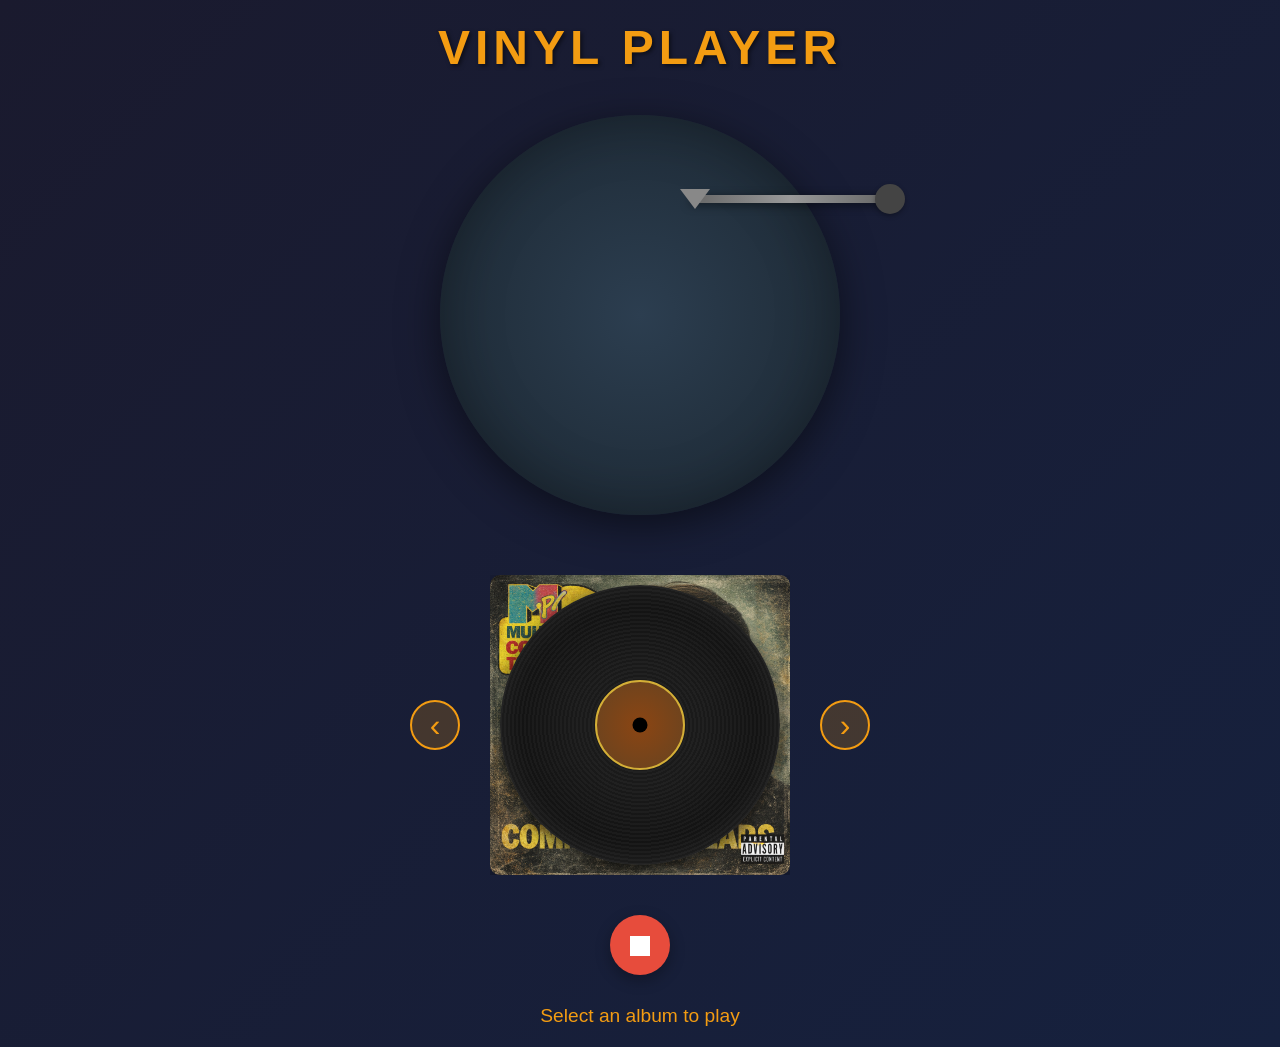
==== vinyl.html @ 785cd723 "Add vinyl player with sliding and spinning animation" ====
<!DOCTYPE html>
<html lang="en">
<head>
    <meta charset="UTF-8">
    <meta name="viewport" content="width=device-width, initial-scale=1.0">
    <title>Vinyl Player</title>
    <link rel="stylesheet" href="vinyl-styles.css">
</head>
<body>
    <div class="player-container">
        <h1 class="title">VINYL PLAYER</h1>

        <!-- Turntable area -->
        <div class="turntable">
            <div class="tonearm" id="tonearm"></div>
            <div class="vinyl-spinner" id="vinylSpinner">
                <div class="vinyl-label"></div>
            </div>
        </div>

        <!-- Album browser -->
        <div class="browser">
            <button class="nav-btn prev" id="prevBtn">‹</button>

            <div class="album-container">
                <div class="album" data-index="0">
                    <div class="sleeve">
                        <img src="cds/download.png" alt="Album 1">
                        <div class="vinyl" data-album="0">
                            <div class="vinyl-groove"></div>
                            <div class="vinyl-label-small"></div>
                        </div>
                    </div>
                </div>
                <div class="album" data-index="1">
                    <div class="sleeve">
                        <img src="cds/download (1).png" alt="Album 2">
                        <div class="vinyl" data-album="1">
                            <div class="vinyl-groove"></div>
                            <div class="vinyl-label-small"></div>
                        </div>
                    </div>
                </div>
                <div class="album" data-index="2">
                    <div class="sleeve">
                        <img src="cds/2.png" alt="Album 3">
                        <div class="vinyl" data-album="2">
                            <div class="vinyl-groove"></div>
                            <div class="vinyl-label-small"></div>
                        </div>
                    </div>
                </div>
            </div>

            <button class="nav-btn next" id="nextBtn">›</button>
        </div>

        <!-- Controls -->
        <div class="controls">
            <button class="control-btn" id="stopBtn">⏹</button>
            <div class="now-playing" id="nowPlaying">Select an album to play</div>
        </div>
    </div>

    <script src="vinyl-script.js"></script>
</body>
</html>
---- vinyl-styles.css ----
* {
    margin: 0;
    padding: 0;
    box-sizing: border-box;
}

body {
    font-family: 'Arial', sans-serif;
    background: linear-gradient(135deg, #1a1a2e 0%, #16213e 100%);
    min-height: 100vh;
    display: flex;
    justify-content: center;
    align-items: center;
    padding: 20px;
    color: #fff;
}

.player-container {
    max-width: 1200px;
    width: 100%;
}

.title {
    text-align: center;
    font-size: 3em;
    margin-bottom: 40px;
    color: #f39c12;
    text-shadow: 2px 2px 4px rgba(0, 0, 0, 0.5);
    letter-spacing: 5px;
}

/* Turntable */
.turntable {
    position: relative;
    width: 400px;
    height: 400px;
    margin: 0 auto 60px;
    background: radial-gradient(circle, #2c3e50 0%, #1a252f 100%);
    border-radius: 50%;
    box-shadow:
        0 10px 40px rgba(0, 0, 0, 0.5),
        inset 0 0 60px rgba(0, 0, 0, 0.3);
}

.vinyl-spinner {
    position: absolute;
    width: 300px;
    height: 300px;
    top: 50px;
    left: 50px;
    background: radial-gradient(circle, #1a1a1a 30%, #0a0a0a 100%);
    border-radius: 50%;
    box-shadow: 0 5px 20px rgba(0, 0, 0, 0.8);
    opacity: 0;
    transform: scale(0.8);
    transition: opacity 0.5s ease, transform 0.5s ease;
}

.vinyl-spinner.visible {
    opacity: 1;
    transform: scale(1);
}

.vinyl-spinner.spinning {
    animation: spin 2s linear infinite;
}

@keyframes spin {
    from { transform: rotate(0deg) scale(1); }
    to { transform: rotate(360deg) scale(1); }
}

.vinyl-label {
    position: absolute;
    width: 100px;
    height: 100px;
    top: 50%;
    left: 50%;
    transform: translate(-50%, -50%);
    background: radial-gradient(circle, #8b4513 0%, #654321 100%);
    border-radius: 50%;
    border: 2px solid #d4af37;
}

.vinyl-label::before {
    content: '';
    position: absolute;
    width: 20px;
    height: 20px;
    top: 50%;
    left: 50%;
    transform: translate(-50%, -50%);
    background: #000;
    border-radius: 50%;
}

.tonearm {
    position: absolute;
    width: 200px;
    height: 8px;
    background: linear-gradient(90deg, #666 0%, #999 50%, #666 100%);
    top: 80px;
    right: -50px;
    transform-origin: right center;
    border-radius: 4px;
    z-index: 10;
    transition: transform 0.8s ease;
    box-shadow: 0 2px 10px rgba(0, 0, 0, 0.5);
}

.tonearm::before {
    content: '';
    position: absolute;
    width: 30px;
    height: 30px;
    background: #444;
    border-radius: 50%;
    right: -15px;
    top: -11px;
    box-shadow: 0 2px 5px rgba(0, 0, 0, 0.3);
}

.tonearm::after {
    content: '';
    position: absolute;
    width: 0;
    height: 0;
    border-left: 15px solid transparent;
    border-right: 15px solid transparent;
    border-top: 20px solid #888;
    left: -10px;
    top: -6px;
}

.tonearm.playing {
    transform: rotate(-35deg);
}

/* Album Browser */
.browser {
    display: flex;
    align-items: center;
    justify-content: center;
    gap: 30px;
    margin-bottom: 40px;
}

.album-container {
    display: flex;
    gap: 40px;
    overflow: hidden;
    position: relative;
}

.album {
    flex-shrink: 0;
    transition: transform 0.3s ease, opacity 0.3s ease;
}

.album.hidden {
    transform: scale(0.8);
    opacity: 0.3;
}

.sleeve {
    width: 300px;
    height: 300px;
    position: relative;
    cursor: pointer;
    transition: transform 0.3s ease;
    perspective: 1000px;
}

.sleeve:hover {
    transform: scale(1.05);
}

.sleeve img {
    width: 100%;
    height: 100%;
    object-fit: cover;
    border-radius: 10px;
    box-shadow: 0 10px 30px rgba(0, 0, 0, 0.5);
}

.vinyl {
    position: absolute;
    width: 280px;
    height: 280px;
    background: radial-gradient(circle, #1a1a1a 30%, #0a0a0a 100%);
    border-radius: 50%;
    top: 10px;
    left: 10px;
    box-shadow:
        0 5px 20px rgba(0, 0, 0, 0.8),
        inset 0 0 30px rgba(255, 255, 255, 0.1);
    transition: transform 0.6s ease, left 0.6s ease, top 0.6s ease;
    z-index: 1;
}

.vinyl-groove {
    position: absolute;
    width: 100%;
    height: 100%;
    border-radius: 50%;
    background:
        repeating-radial-gradient(
            circle,
            transparent 0px,
            transparent 2px,
            rgba(255, 255, 255, 0.03) 2px,
            rgba(255, 255, 255, 0.03) 4px
        );
}

.vinyl-label-small {
    position: absolute;
    width: 90px;
    height: 90px;
    top: 50%;
    left: 50%;
    transform: translate(-50%, -50%);
    background: radial-gradient(circle, #8b4513 0%, #654321 100%);
    border-radius: 50%;
    border: 2px solid #d4af37;
}

.vinyl-label-small::before {
    content: '';
    position: absolute;
    width: 15px;
    height: 15px;
    top: 50%;
    left: 50%;
    transform: translate(-50%, -50%);
    background: #000;
    border-radius: 50%;
}

.sleeve.playing .vinyl {
    transform: translateX(320px) translateY(-10px) scale(1.05);
}

/* Navigation Buttons */
.nav-btn {
    width: 50px;
    height: 50px;
    border-radius: 50%;
    border: 2px solid #f39c12;
    background: rgba(243, 156, 18, 0.2);
    color: #f39c12;
    font-size: 2em;
    cursor: pointer;
    transition: all 0.3s ease;
    display: flex;
    align-items: center;
    justify-content: center;
}

.nav-btn:hover {
    background: #f39c12;
    color: #fff;
    transform: scale(1.1);
}

.nav-btn:disabled {
    opacity: 0.3;
    cursor: not-allowed;
}

/* Controls */
.controls {
    text-align: center;
}

.control-btn {
    width: 60px;
    height: 60px;
    border-radius: 50%;
    border: none;
    background: #e74c3c;
    color: white;
    font-size: 2em;
    cursor: pointer;
    margin-bottom: 20px;
    transition: all 0.3s ease;
    box-shadow: 0 5px 15px rgba(0, 0, 0, 0.3);
}

.control-btn:hover {
    transform: scale(1.1);
    box-shadow: 0 8px 20px rgba(0, 0, 0, 0.4);
}

.control-btn:active {
    transform: scale(0.95);
}

.now-playing {
    font-size: 1.2em;
    color: #f39c12;
    margin-top: 10px;
}
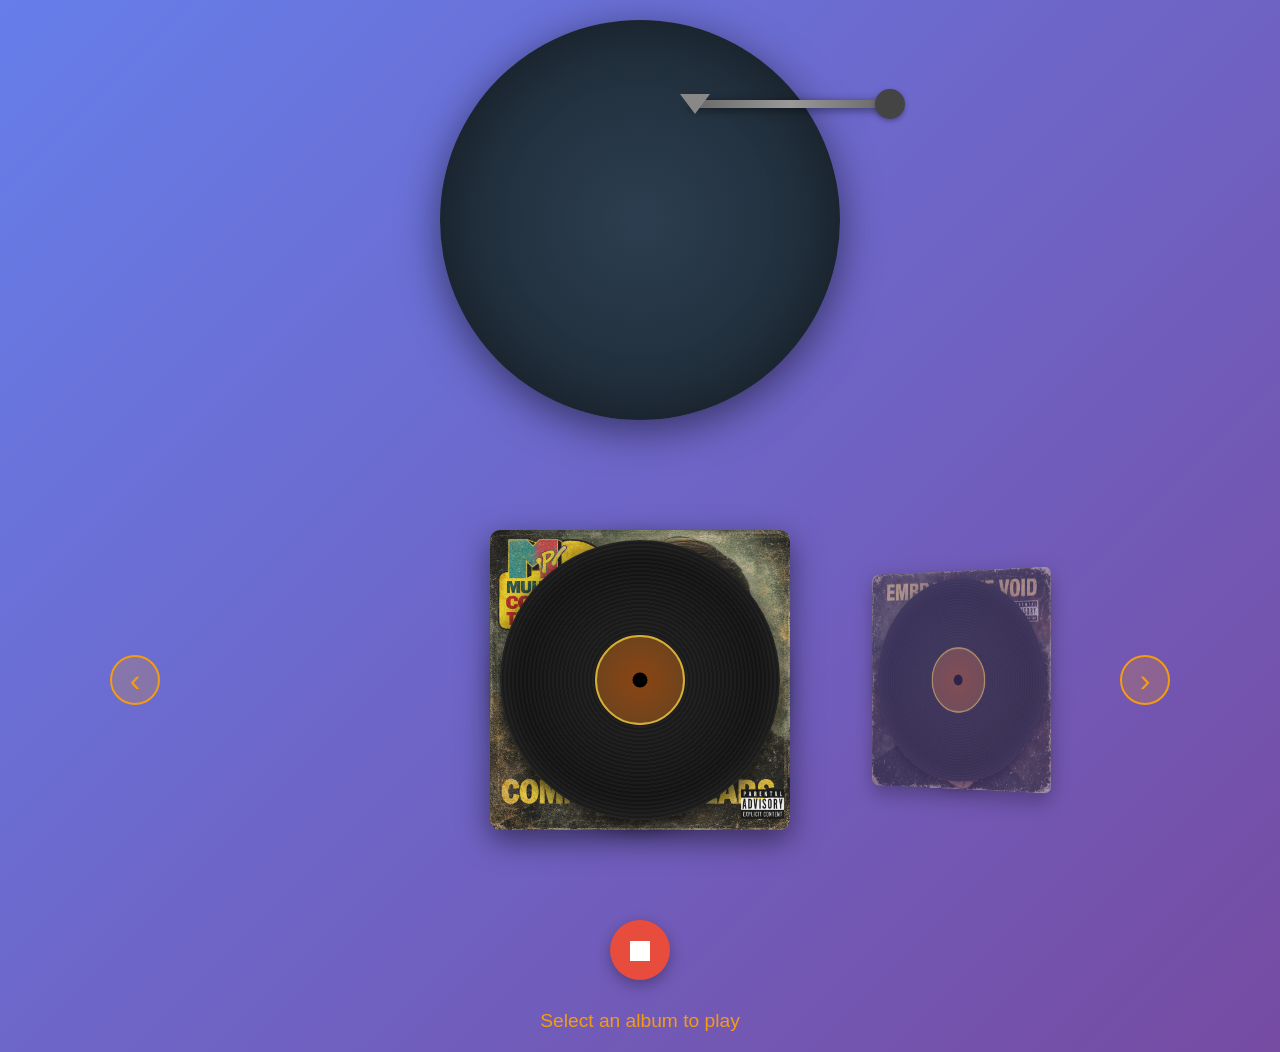
==== commit 52268963: "Add coverflow effect with 3D depth and dynamic backgrounds" ====
--- a/vinyl.html
+++ b/vinyl.html
@@ -8,8 +8,6 @@
 </head>
 <body>
     <div class="player-container">
-        <h1 class="title">VINYL PLAYER</h1>
-
         <!-- Turntable area -->
         <div class="turntable">
             <div class="tonearm" id="tonearm"></div>
--- a/vinyl-styles.css
+++ b/vinyl-styles.css
@@ -13,6 +13,19 @@
     align-items: center;
     padding: 20px;
     color: #fff;
+    transition: background 1s ease;
+}
+
+body[data-album="0"] {
+    background: linear-gradient(135deg, #667eea 0%, #764ba2 100%);
+}
+
+body[data-album="1"] {
+    background: linear-gradient(135deg, #f093fb 0%, #f5576c 100%);
+}
+
+body[data-album="2"] {
+    background: linear-gradient(135deg, #4facfe 0%, #00f2fe 100%);
 }
 
 .player-container {
@@ -143,23 +156,55 @@
     justify-content: center;
     gap: 30px;
     margin-bottom: 40px;
+    perspective: 2000px;
 }
 
 .album-container {
     display: flex;
-    gap: 40px;
-    overflow: hidden;
+    gap: 0;
     position: relative;
+    width: 900px;
+    height: 400px;
+    align-items: center;
+    justify-content: center;
+    transform-style: preserve-3d;
 }
 
 .album {
-    flex-shrink: 0;
-    transition: transform 0.3s ease, opacity 0.3s ease;
-}
-
-.album.hidden {
-    transform: scale(0.8);
-    opacity: 0.3;
+    position: absolute;
+    transition: all 0.6s cubic-bezier(0.4, 0, 0.2, 1);
+    transform-style: preserve-3d;
+}
+
+/* Coverflow positions */
+.album[data-position="-1"] {
+    transform: translateX(-350px) translateZ(-200px) rotateY(45deg) scale(0.8);
+    opacity: 0.6;
+    z-index: 1;
+}
+
+.album[data-position="0"] {
+    transform: translateX(0) translateZ(0) rotateY(0deg) scale(1);
+    opacity: 1;
+    z-index: 3;
+}
+
+.album[data-position="1"] {
+    transform: translateX(350px) translateZ(-200px) rotateY(-45deg) scale(0.8);
+    opacity: 0.6;
+    z-index: 1;
+}
+
+.album[data-position="hidden-left"] {
+    transform: translateX(-700px) translateZ(-400px) rotateY(60deg) scale(0.5);
+    opacity: 0;
+    z-index: 0;
+}
+
+.album[data-position="hidden-right"] {
+    transform: translateX(700px) translateZ(-400px) rotateY(-60deg) scale(0.5);
+    opacity: 0;
+    z-index: 0;
 }
 
 .sleeve {
@@ -167,12 +212,22 @@
     height: 300px;
     position: relative;
     cursor: pointer;
-    transition: transform 0.3s ease;
+    transition: all 0.3s ease;
     perspective: 1000px;
-}
-
-.sleeve:hover {
-    transform: scale(1.05);
+    transform-style: preserve-3d;
+}
+
+.album[data-position="0"] .sleeve:hover {
+    transform: scale(1.08) translateZ(20px);
+}
+
+.album:not([data-position="0"]) .sleeve {
+    cursor: pointer;
+}
+
+.album[data-position="-1"] .sleeve:hover,
+.album[data-position="1"] .sleeve:hover {
+    filter: brightness(1.2);
 }
 
 .sleeve img {
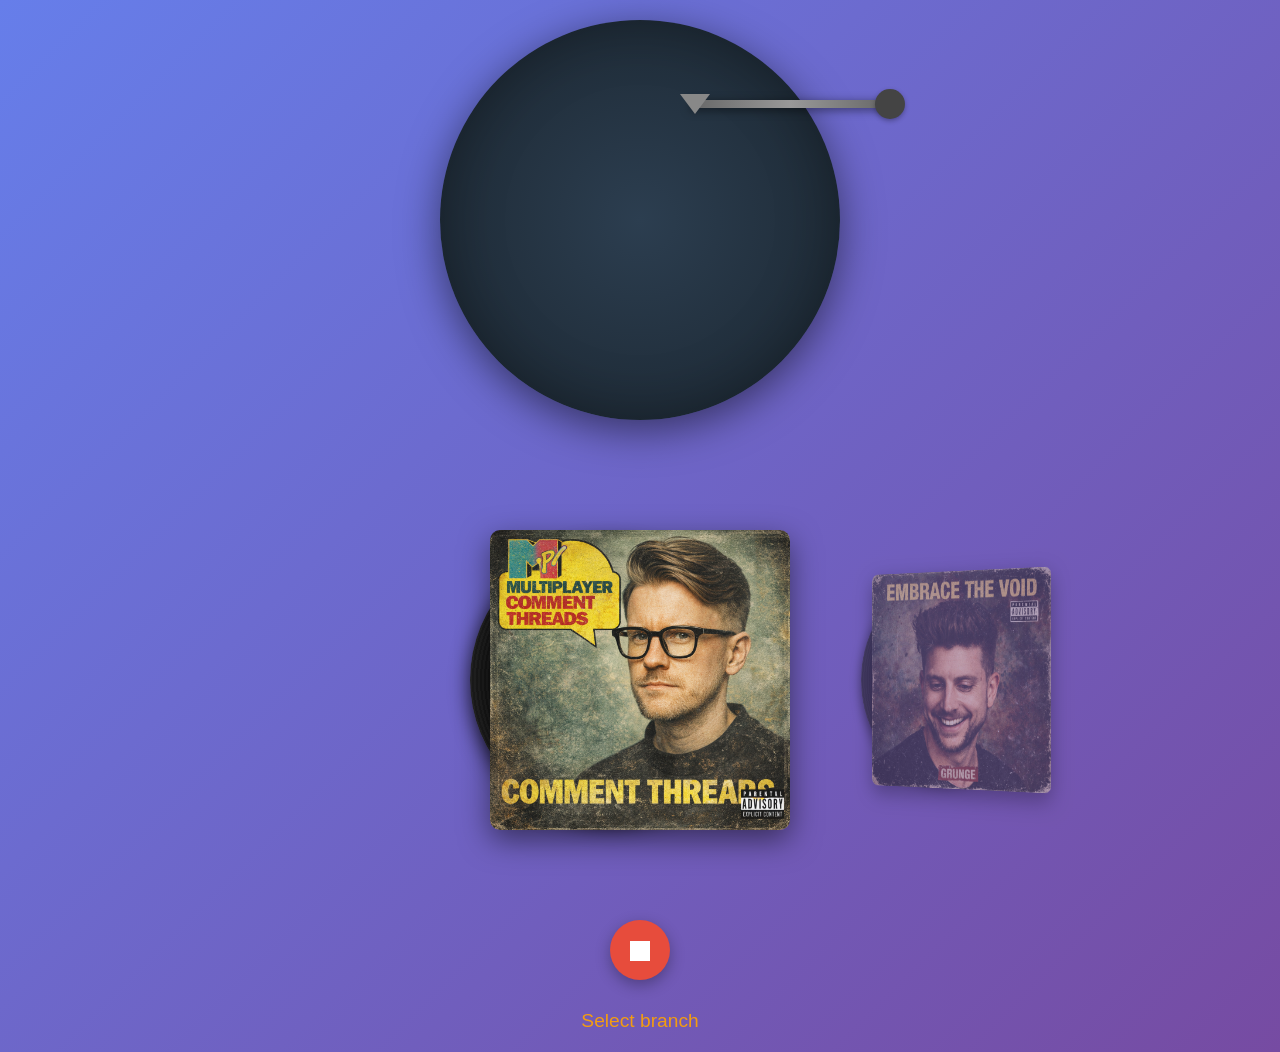
==== commit 71b01a8c: "Change text to 'branch' and fix vinyl movement on hover" ====
--- a/vinyl.html
+++ b/vinyl.html
@@ -56,7 +56,7 @@
         <!-- Controls -->
         <div class="controls">
             <button class="control-btn" id="stopBtn">⏹</button>
-            <div class="now-playing" id="nowPlaying">Select an album to play</div>
+            <div class="now-playing" id="nowPlaying">Select branch</div>
         </div>
     </div>
 
--- a/vinyl-styles.css
+++ b/vinyl-styles.css
@@ -13,7 +13,7 @@
     align-items: center;
     padding: 20px;
     color: #fff;
-    transition: background 1s ease;
+    transition: background 0.6s ease;
 }
 
 body[data-album="0"] {
@@ -56,26 +56,7 @@
 }
 
 .vinyl-spinner {
-    position: absolute;
-    width: 300px;
-    height: 300px;
-    top: 50px;
-    left: 50px;
-    background: radial-gradient(circle, #1a1a1a 30%, #0a0a0a 100%);
-    border-radius: 50%;
-    box-shadow: 0 5px 20px rgba(0, 0, 0, 0.8);
-    opacity: 0;
-    transform: scale(0.8);
-    transition: opacity 0.5s ease, transform 0.5s ease;
-}
-
-.vinyl-spinner.visible {
-    opacity: 1;
-    transform: scale(1);
-}
-
-.vinyl-spinner.spinning {
-    animation: spin 2s linear infinite;
+    display: none;
 }
 
 @keyframes spin {
@@ -172,7 +153,7 @@
 
 .album {
     position: absolute;
-    transition: all 0.6s cubic-bezier(0.4, 0, 0.2, 1);
+    transition: all 0.4s cubic-bezier(0.25, 0.46, 0.45, 0.94);
     transform-style: preserve-3d;
 }
 
@@ -217,8 +198,8 @@
     transform-style: preserve-3d;
 }
 
-.album[data-position="0"] .sleeve:hover {
-    transform: scale(1.08) translateZ(20px);
+.album[data-position="0"] .sleeve img:hover {
+    transform: scale(1.05);
 }
 
 .album:not([data-position="0"]) .sleeve {
@@ -236,6 +217,9 @@
     object-fit: cover;
     border-radius: 10px;
     box-shadow: 0 10px 30px rgba(0, 0, 0, 0.5);
+    position: relative;
+    z-index: 2;
+    transition: transform 0.3s ease;
 }
 
 .vinyl {
@@ -245,11 +229,11 @@
     background: radial-gradient(circle, #1a1a1a 30%, #0a0a0a 100%);
     border-radius: 50%;
     top: 10px;
-    left: 10px;
+    left: -20px;
     box-shadow:
         0 5px 20px rgba(0, 0, 0, 0.8),
         inset 0 0 30px rgba(255, 255, 255, 0.1);
-    transition: transform 0.6s ease, left 0.6s ease, top 0.6s ease;
+    transition: all 0.6s ease;
     z-index: 1;
 }
 
@@ -293,34 +277,18 @@
 }
 
 .sleeve.playing .vinyl {
-    transform: translateX(320px) translateY(-10px) scale(1.05);
+    left: 10px;
+    top: -450px;
+    z-index: 10;
+}
+
+.sleeve.playing .vinyl.spinning {
+    animation: spin 2s linear infinite;
 }
 
 /* Navigation Buttons */
 .nav-btn {
-    width: 50px;
-    height: 50px;
-    border-radius: 50%;
-    border: 2px solid #f39c12;
-    background: rgba(243, 156, 18, 0.2);
-    color: #f39c12;
-    font-size: 2em;
-    cursor: pointer;
-    transition: all 0.3s ease;
-    display: flex;
-    align-items: center;
-    justify-content: center;
-}
-
-.nav-btn:hover {
-    background: #f39c12;
-    color: #fff;
-    transform: scale(1.1);
-}
-
-.nav-btn:disabled {
-    opacity: 0.3;
-    cursor: not-allowed;
+    display: none;
 }
 
 /* Controls */
